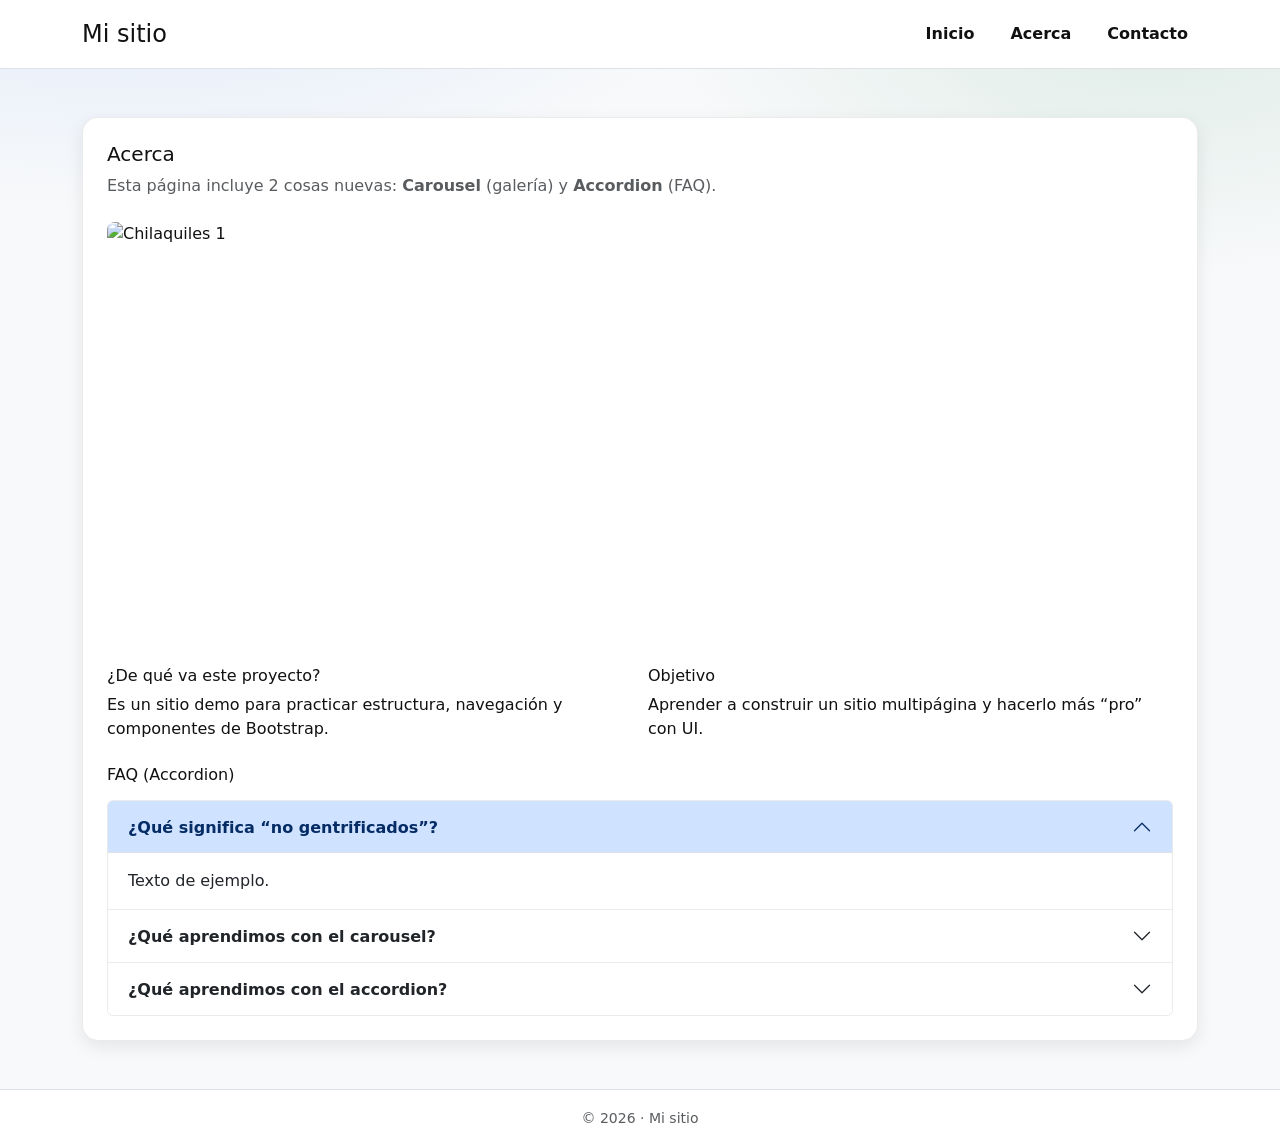
==== about.html @ 2579779e "Carrousel y acordión" ====
<!doctype html>
<html lang="es">
<head>
  <meta charset="utf-8">
  <meta name="viewport" content="width=device-width, initial-scale=1">
  <title>Acerca · Mi sitio</title>

  <!-- Bootstrap CSS -->
  <link
    href="https://cdn.jsdelivr.net/npm/bootstrap@5.3.3/dist/css/bootstrap.min.css"
    rel="stylesheet">

  <!-- Tu CSS -->
  <link href="styles.css" rel="stylesheet">
</head>

<body class="bg-light">

  <header class="bg-white border-bottom sticky-top">
    <div class="container py-3 d-flex justify-content-between align-items-center">
      <h1 class="h4 m-0">Mi sitio</h1>
      <nav class="d-flex gap-3">
        <a href="index.html">Inicio</a>
        <a href="about.html">Acerca</a>
        <a href="contact.html">Contacto</a>
      </nav>
    </div>
  </header>

  <main class="container py-5">

    <section class="bg-white p-4 rounded-4 shadow-sm">

      <h2 class="h5 mb-2">Acerca</h2>
      <p class="text-muted mb-4">
        Esta página incluye 2 cosas nuevas: <strong>Carousel</strong> (galería) y <strong>Accordion</strong> (FAQ).
      </p>

      <!-- ✅ NUEVO 1: CAROUSEL (galería slider) -->
      <!-- Tip: se ve mejor si las imágenes tienen tamaños parecidos -->
      <div id="galeriaAbout" class="carousel slide mb-4" data-bs-ride="carousel">

        <div class="carousel-inner rounded-3 overflow-hidden">
          <div class="carousel-item active">
            <!-- Puedes usar tu imagen local -->
            <img src="resources/chilaquilesChidos.jpg" class="d-block w-100" alt="Chilaquiles 1">
          </div>

          <div class="carousel-item">
            <!-- Placeholder online para que no falle si no tienes más archivos -->
            <img src="https://picsum.photos/900/450?random=501" class="d-block w-100" alt="Chilaquiles 2">
          </div>

          <div class="carousel-item">
            <img src="https://picsum.photos/900/450?random=502" class="d-block w-100" alt="Chilaquiles 3">
          </div>
        </div>

        <button class="carousel-control-prev" type="button" data-bs-target="#galeriaAbout" data-bs-slide="prev">
          <span class="carousel-control-prev-icon" aria-hidden="true"></span>
          <span class="visually-hidden">Anterior</span>
        </button>

        <button class="carousel-control-next" type="button" data-bs-target="#galeriaAbout" data-bs-slide="next">
          <span class="carousel-control-next-icon" aria-hidden="true"></span>
          <span class="visually-hidden">Siguiente</span>
        </button>

      </div>

      <!-- Contenido normal (opcional) -->
      <div class="row g-3 align-items-start mb-4">
        <div class="col-12 col-md-6">
          <h3 class="h6">¿De qué va este proyecto?</h3>
          <p class="mb-0">
            Es un sitio demo para practicar estructura, navegación y componentes de Bootstrap.
          </p>
        </div>
        <div class="col-12 col-md-6">
          <h3 class="h6">Objetivo</h3>
          <p class="mb-0">
            Aprender a construir un sitio multipágina y hacerlo más “pro” con UI.
          </p>
        </div>
      </div>

      <!-- NUEVO 2: ACCORDION (FAQ) -->
      <h3 class="h6 mb-3">FAQ (Accordion)</h3>

      <div class="accordion" id="faqAbout">

        <div class="accordion-item">
          <h2 class="accordion-header">
            <button class="accordion-button" type="button"
              data-bs-toggle="collapse" data-bs-target="#faqA1">
              ¿Qué significa “no gentrificados”?
            </button>
          </h2>
          <div id="faqA1" class="accordion-collapse collapse show" data-bs-parent="#faqAbout">
            <div class="accordion-body">
              Texto de ejemplo.
            </div>
          </div>
        </div>

        <div class="accordion-item">
          <h2 class="accordion-header">
            <button class="accordion-button collapsed" type="button"
              data-bs-toggle="collapse" data-bs-target="#faqA2">
              ¿Qué aprendimos con el carousel?
            </button>
          </h2>
          <div id="faqA2" class="accordion-collapse collapse" data-bs-parent="#faqAbout">
            <div class="accordion-body">
              Que se puede crear una galería interactiva sin escribir JavaScript.
            </div>
          </div>
        </div>

        <div class="accordion-item">
          <h2 class="accordion-header">
            <button class="accordion-button collapsed" type="button"
              data-bs-toggle="collapse" data-bs-target="#faqA3">
              ¿Qué aprendimos con el accordion?
            </button>
          </h2>
          <div id="faqA3" class="accordion-collapse collapse" data-bs-parent="#faqAbout">
            <div class="accordion-body">
              A organizar contenido como preguntas/respuestas sin saturar la pantalla.
            </div>
          </div>
        </div>

      </div>

    </section>

  </main>

  <footer class="bg-white border-top">
    <div class="container py-3 text-center text-muted">
      <small>© 2026 · Mi sitio</small>
    </div>
  </footer>

  <!-- IMPORTANTE: Bootstrap JS (sin esto no funciona carousel/accordion) -->
  <script src="https://cdn.jsdelivr.net/npm/bootstrap@5.3.3/dist/js/bootstrap.bundle.min.js"></script>
</body>
</html>
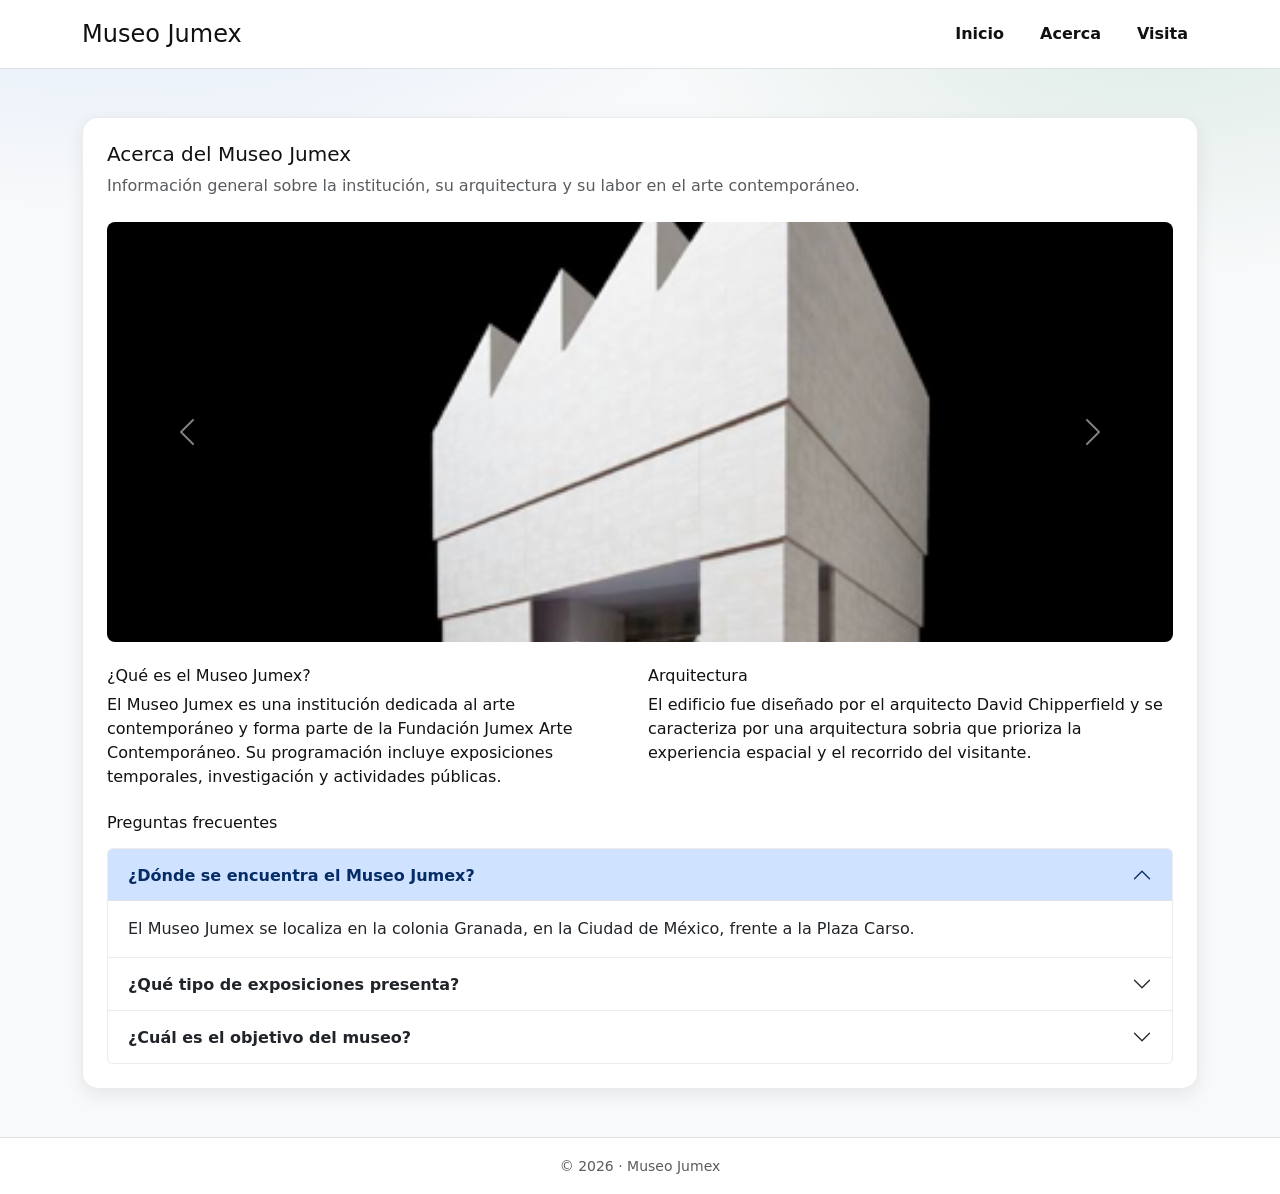
==== commit d2642fd3: "Ejercicio Jumex" ====
--- a/about.html
+++ b/about.html
@@ -3,7 +3,7 @@
 <head>
   <meta charset="utf-8">
   <meta name="viewport" content="width=device-width, initial-scale=1">
-  <title>Acerca · Mi sitio</title>
+  <title>Acerca · Museo Jumex</title>
 
   <!-- Bootstrap CSS -->
   <link
@@ -18,11 +18,11 @@
 
   <header class="bg-white border-bottom sticky-top">
     <div class="container py-3 d-flex justify-content-between align-items-center">
-      <h1 class="h4 m-0">Mi sitio</h1>
+      <h1 class="h4 m-0">Museo Jumex</h1>
       <nav class="d-flex gap-3">
         <a href="index.html">Inicio</a>
         <a href="about.html">Acerca</a>
-        <a href="contact.html">Contacto</a>
+        <a href="contact.html">Visita</a>
       </nav>
     </div>
   </header>
@@ -31,28 +31,25 @@
 
     <section class="bg-white p-4 rounded-4 shadow-sm">
 
-      <h2 class="h5 mb-2">Acerca</h2>
+      <h2 class="h5 mb-2">Acerca del Museo Jumex</h2>
       <p class="text-muted mb-4">
-        Esta página incluye 2 cosas nuevas: <strong>Carousel</strong> (galería) y <strong>Accordion</strong> (FAQ).
+        Información general sobre la institución, su arquitectura y su labor en el arte contemporáneo.
       </p>
 
-      <!-- ✅ NUEVO 1: CAROUSEL (galería slider) -->
-      <!-- Tip: se ve mejor si las imágenes tienen tamaños parecidos -->
+      <!-- CAROUSEL -->
       <div id="galeriaAbout" class="carousel slide mb-4" data-bs-ride="carousel">
 
         <div class="carousel-inner rounded-3 overflow-hidden">
           <div class="carousel-item active">
-            <!-- Puedes usar tu imagen local -->
-            <img src="resources/chilaquilesChidos.jpg" class="d-block w-100" alt="Chilaquiles 1">
+            <img src="resources/MaquetaJumex.png" class="d-block w-100"> 
           </div>
 
           <div class="carousel-item">
-            <!-- Placeholder online para que no falle si no tienes más archivos -->
-            <img src="https://picsum.photos/900/450?random=501" class="d-block w-100" alt="Chilaquiles 2">
+            <img src="resources/Duchamp.jpg" class="d-block w-100">
           </div>
 
           <div class="carousel-item">
-            <img src="https://picsum.photos/900/450?random=502" class="d-block w-100" alt="Chilaquiles 3">
+            <img src="resources/HuesosJumex.webp" class="d-block w-100">
           </div>
         </div>
 
@@ -68,24 +65,27 @@
 
       </div>
 
-      <!-- Contenido normal (opcional) -->
+      <!-- CONTENIDO -->
       <div class="row g-3 align-items-start mb-4">
         <div class="col-12 col-md-6">
-          <h3 class="h6">¿De qué va este proyecto?</h3>
+          <h3 class="h6">¿Qué es el Museo Jumex?</h3>
           <p class="mb-0">
-            Es un sitio demo para practicar estructura, navegación y componentes de Bootstrap.
+            El Museo Jumex es una institución dedicada al arte contemporáneo y forma parte de la
+            Fundación Jumex Arte Contemporáneo. Su programación incluye exposiciones temporales,
+            investigación y actividades públicas.
           </p>
         </div>
         <div class="col-12 col-md-6">
-          <h3 class="h6">Objetivo</h3>
+          <h3 class="h6">Arquitectura</h3>
           <p class="mb-0">
-            Aprender a construir un sitio multipágina y hacerlo más “pro” con UI.
+            El edificio fue diseñado por el arquitecto David Chipperfield y se caracteriza por una
+            arquitectura sobria que prioriza la experiencia espacial y el recorrido del visitante.
           </p>
         </div>
       </div>
 
-      <!-- NUEVO 2: ACCORDION (FAQ) -->
-      <h3 class="h6 mb-3">FAQ (Accordion)</h3>
+      <!-- ACCORDION -->
+      <h3 class="h6 mb-3">Preguntas frecuentes</h3>
 
       <div class="accordion" id="faqAbout">
 
@@ -93,12 +93,13 @@
           <h2 class="accordion-header">
             <button class="accordion-button" type="button"
               data-bs-toggle="collapse" data-bs-target="#faqA1">
-              ¿Qué significa “no gentrificados”?
+              ¿Dónde se encuentra el Museo Jumex?
             </button>
           </h2>
           <div id="faqA1" class="accordion-collapse collapse show" data-bs-parent="#faqAbout">
             <div class="accordion-body">
-              Texto de ejemplo.
+              El Museo Jumex se localiza en la colonia Granada, en la Ciudad de México,
+              frente a la Plaza Carso.
             </div>
           </div>
         </div>
@@ -107,12 +108,13 @@
           <h2 class="accordion-header">
             <button class="accordion-button collapsed" type="button"
               data-bs-toggle="collapse" data-bs-target="#faqA2">
-              ¿Qué aprendimos con el carousel?
+              ¿Qué tipo de exposiciones presenta?
             </button>
           </h2>
           <div id="faqA2" class="accordion-collapse collapse" data-bs-parent="#faqAbout">
             <div class="accordion-body">
-              Que se puede crear una galería interactiva sin escribir JavaScript.
+              Presenta exposiciones de arte contemporáneo nacional e internacional,
+              con énfasis en prácticas artísticas actuales y discursos críticos.
             </div>
           </div>
         </div>
@@ -121,12 +123,13 @@
           <h2 class="accordion-header">
             <button class="accordion-button collapsed" type="button"
               data-bs-toggle="collapse" data-bs-target="#faqA3">
-              ¿Qué aprendimos con el accordion?
+              ¿Cuál es el objetivo del museo?
             </button>
           </h2>
           <div id="faqA3" class="accordion-collapse collapse" data-bs-parent="#faqAbout">
             <div class="accordion-body">
-              A organizar contenido como preguntas/respuestas sin saturar la pantalla.
+              Promover el arte contemporáneo, fomentar el diálogo cultural y acercar
+              al público a nuevas formas de pensamiento a través del arte.
             </div>
           </div>
         </div>
@@ -139,11 +142,11 @@
 
   <footer class="bg-white border-top">
     <div class="container py-3 text-center text-muted">
-      <small>© 2026 · Mi sitio</small>
+      <small>© 2026 · Museo Jumex</small>
     </div>
   </footer>
 
-  <!-- IMPORTANTE: Bootstrap JS (sin esto no funciona carousel/accordion) -->
+  <!-- Bootstrap JS -->
   <script src="https://cdn.jsdelivr.net/npm/bootstrap@5.3.3/dist/js/bootstrap.bundle.min.js"></script>
 </body>
 </html>
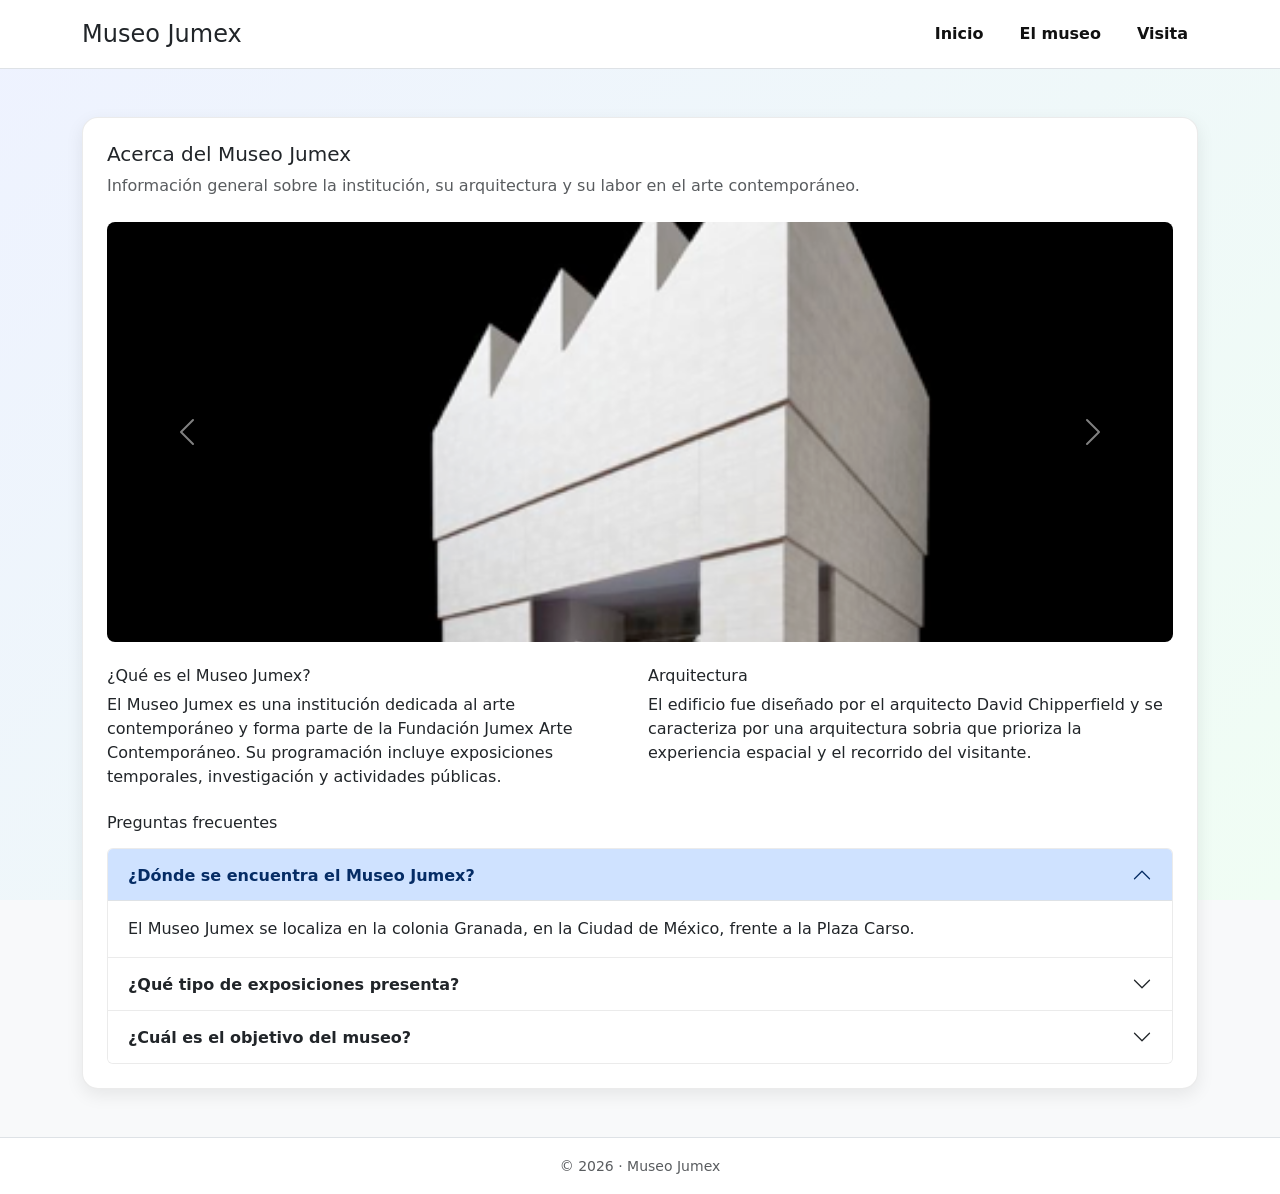
==== commit 6bf7e90e: "Contacto connopciones." ====
--- a/about.html
+++ b/about.html
@@ -21,7 +21,7 @@
       <h1 class="h4 m-0">Museo Jumex</h1>
       <nav class="d-flex gap-3">
         <a href="index.html">Inicio</a>
-        <a href="about.html">Acerca</a>
+        <a href="about.html">El museo</a>
         <a href="contact.html">Visita</a>
       </nav>
     </div>
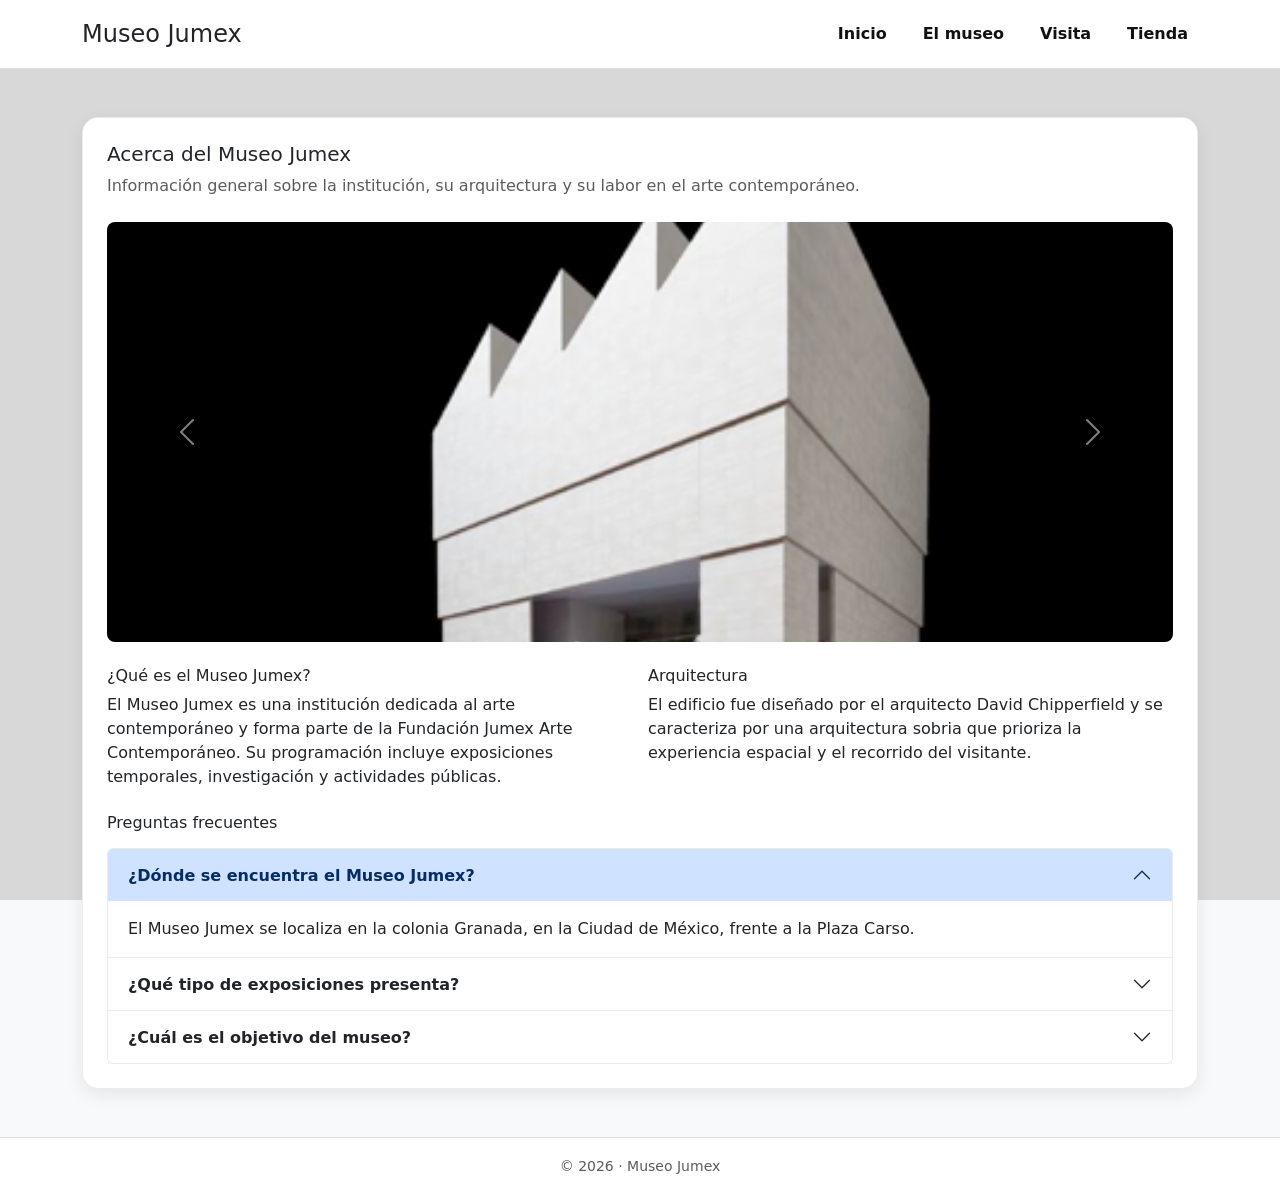
==== commit a49bd1f7: "Store" ====
--- a/about.html
+++ b/about.html
@@ -23,6 +23,7 @@
         <a href="index.html">Inicio</a>
         <a href="about.html">El museo</a>
         <a href="contact.html">Visita</a>
+        <a href="store.html">Tienda</a>
       </nav>
     </div>
   </header>
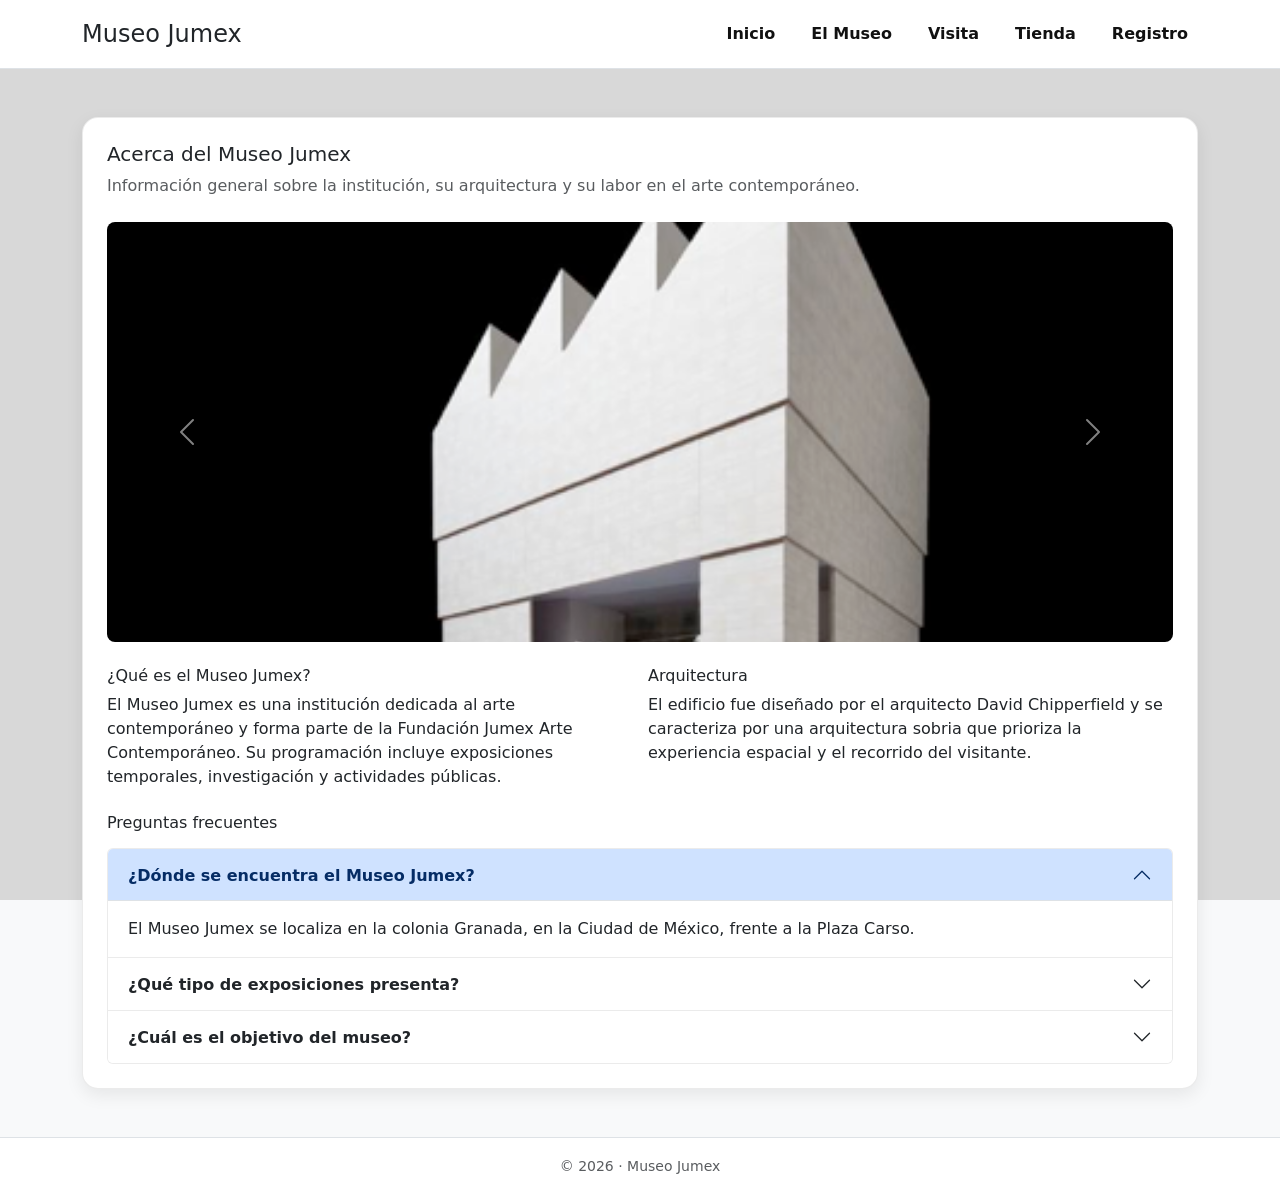
==== commit 6ecb0a7a: "Parcial 2" ====
--- a/about.html
+++ b/about.html
@@ -21,9 +21,10 @@
       <h1 class="h4 m-0">Museo Jumex</h1>
       <nav class="d-flex gap-3">
         <a href="index.html">Inicio</a>
-        <a href="about.html">El museo</a>
+        <a href="about.html">El Museo</a>
         <a href="contact.html">Visita</a>
-        <a href="store.html">Tienda</a>
+        <a href="tienda.html">Tienda</a>
+         <a href="auth.html">Registro</a>
       </nav>
     </div>
   </header>
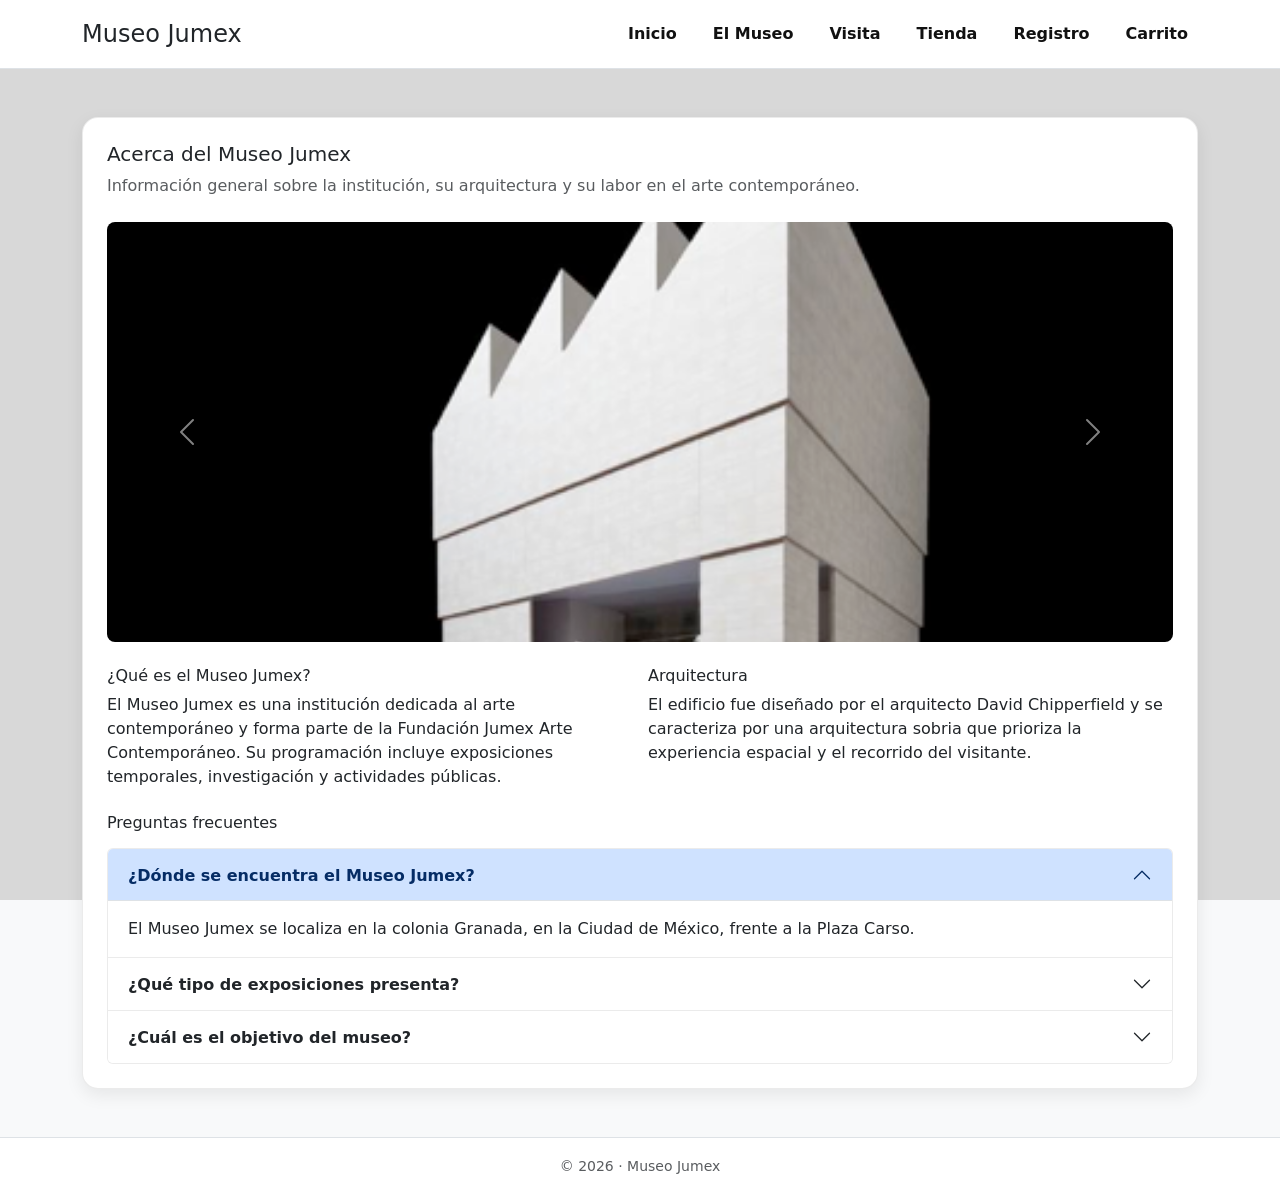
==== commit ca621a25: "3D part" ====
--- a/about.html
+++ b/about.html
@@ -25,6 +25,7 @@
         <a href="contact.html">Visita</a>
         <a href="tienda.html">Tienda</a>
          <a href="auth.html">Registro</a>
+         <a href="carrito.html">Carrito</a>
       </nav>
     </div>
   </header>
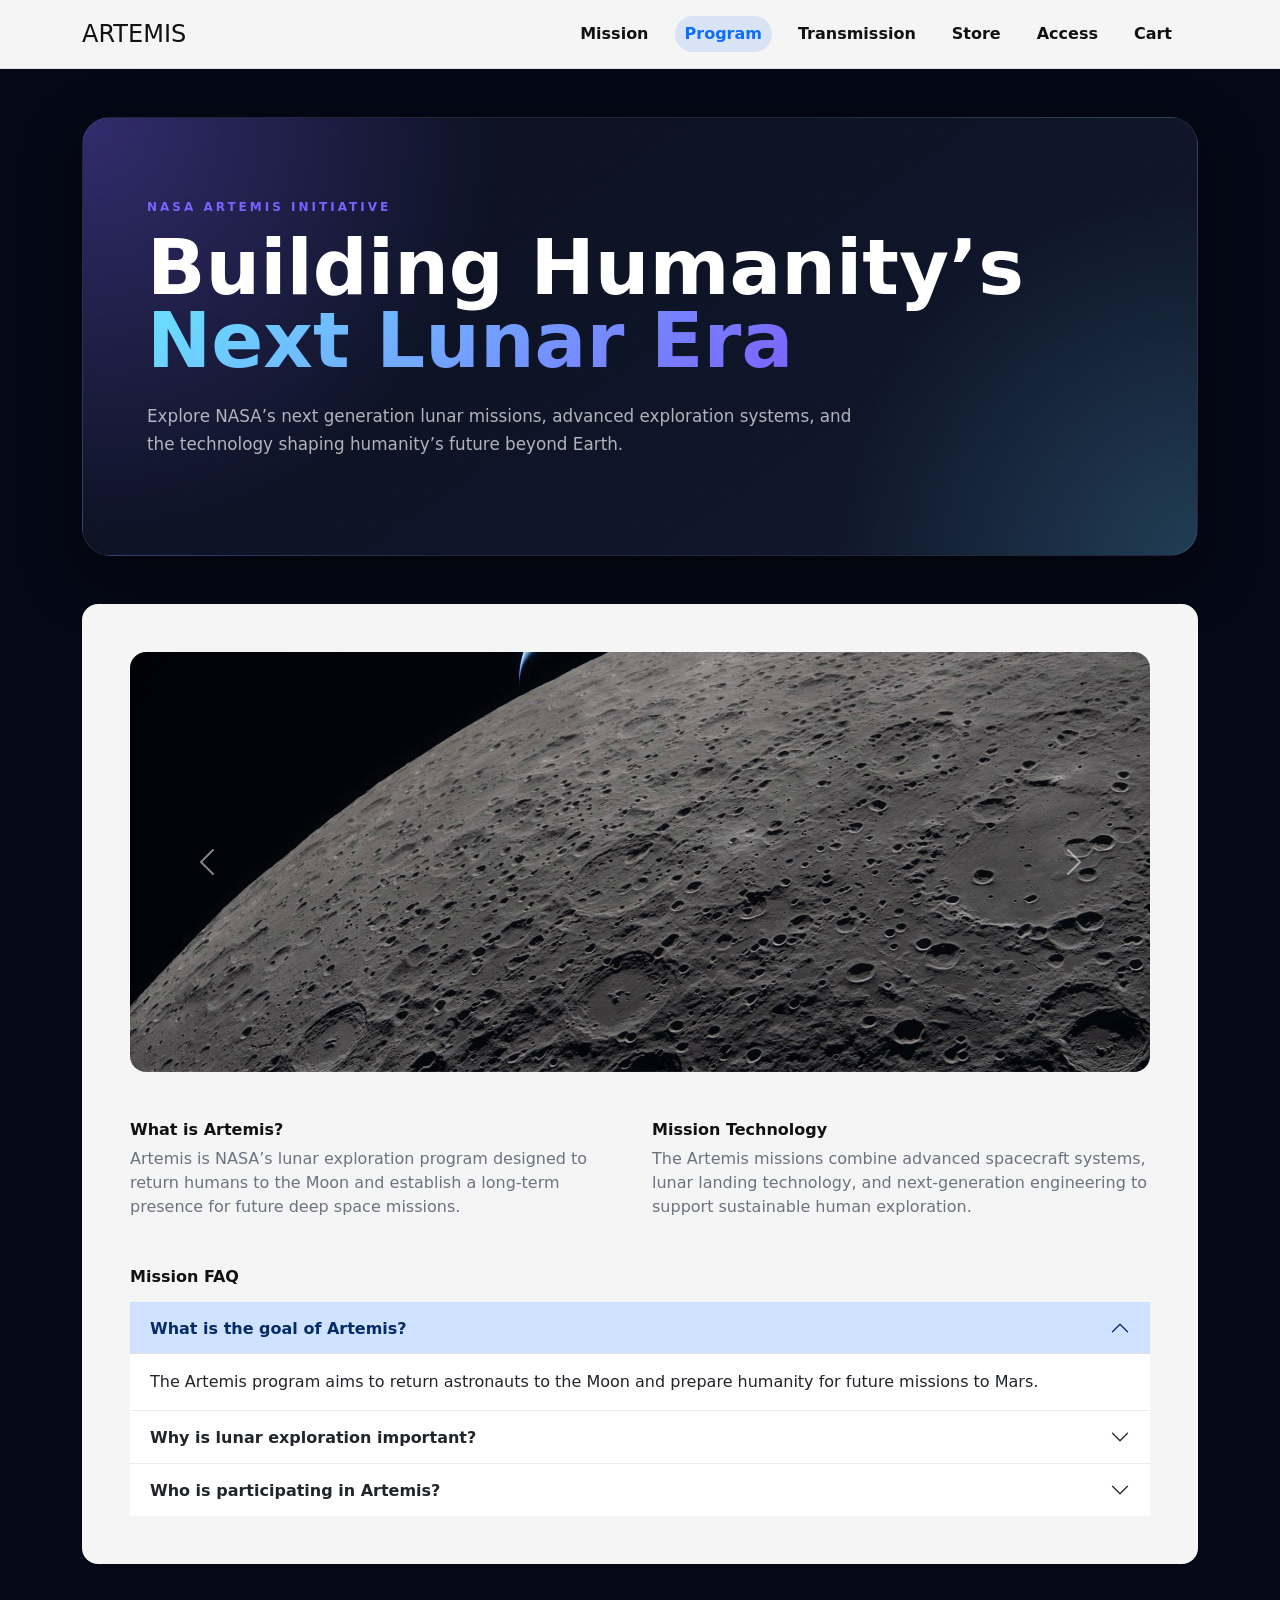
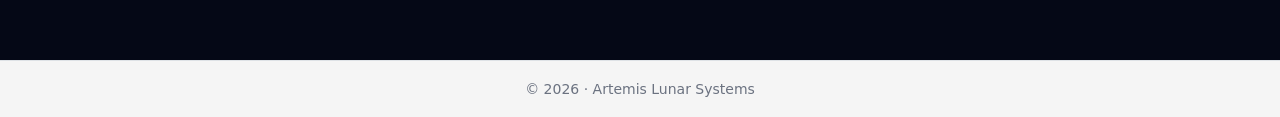
==== commit a1eda741: "PROYECTOFinal" ====
--- a/about.html
+++ b/about.html
@@ -3,153 +3,281 @@
 <head>
   <meta charset="utf-8">
   <meta name="viewport" content="width=device-width, initial-scale=1">
-  <title>Acerca · Museo Jumex</title>
+  <title>Artemis Program · Lunar Exploration</title>
 
   <!-- Bootstrap CSS -->
   <link
     href="https://cdn.jsdelivr.net/npm/bootstrap@5.3.3/dist/css/bootstrap.min.css"
     rel="stylesheet">
 
-  <!-- Tu CSS -->
+  <!-- CSS -->
   <link href="styles.css" rel="stylesheet">
+
+  <style>
+
+    .program-hero{
+      position: relative;
+      overflow: hidden;
+      border-radius: 28px;
+      padding: 5rem 4rem;
+      margin-bottom: 3rem;
+
+      background:
+        radial-gradient(circle at top left, rgba(123,97,255,0.35), transparent 35%),
+        radial-gradient(circle at bottom right, rgba(106,226,255,0.18), transparent 30%),
+        linear-gradient(145deg, #0b1020, #11192e);
+
+      border: 1px solid rgba(255,255,255,0.08);
+      box-shadow: 0 20px 60px rgba(0,0,0,0.45);
+    }
+
+    .program-hero::before{
+      content:'';
+      position:absolute;
+      inset:0;
+      background-image:
+        radial-gradient(rgba(255,255,255,0.15) 1px, transparent 1px);
+      background-size: 30px 30px;
+      opacity:0.15;
+      pointer-events:none;
+    }
+
+    .program-label{
+      position: relative;
+      z-index: 2;
+
+      font-size: 12px;
+      letter-spacing: .25em;
+      text-transform: uppercase;
+      color: #7b61ff;
+      font-weight: 700;
+
+      margin-bottom: 1rem;
+    }
+
+    .program-title{
+      position: relative;
+      z-index: 2;
+
+      font-size: clamp(2.8rem, 6vw, 5rem);
+      line-height: .95;
+      font-weight: 800;
+      color: white;
+
+      margin-bottom: 1.5rem;
+    }
+
+    .program-title span{
+      background: linear-gradient(135deg, #6ae2ff, #7b61ff);
+      -webkit-background-clip: text;
+      -webkit-text-fill-color: transparent;
+      background-clip: text;
+    }
+
+    .program-description{
+      position: relative;
+      z-index: 2;
+
+      max-width: 720px;
+      color: rgba(255,255,255,0.68);
+      font-size: 1.05rem;
+      line-height: 1.7;
+    }
+
+  </style>
+
 </head>
 
-<body class="bg-light">
-
-  <header class="bg-white border-bottom sticky-top">
-    <div class="container py-3 d-flex justify-content-between align-items-center">
-      <h1 class="h4 m-0">Museo Jumex</h1>
-      <nav class="d-flex gap-3">
-        <a href="index.html">Inicio</a>
-        <a href="about.html">El Museo</a>
-        <a href="contact.html">Visita</a>
-        <a href="tienda.html">Tienda</a>
-         <a href="auth.html">Registro</a>
-         <a href="carrito.html">Carrito</a>
-      </nav>
+<body class="space-body">
+
+<header class="bg-white border-bottom sticky-top">
+  <div class="container py-3 d-flex justify-content-between align-items-center">
+
+    <h1 class="h4 m-0 text-dark">ARTEMIS</h1>
+
+    <nav class="d-flex gap-3">
+      <a href="index.html">Mission</a>
+      <a href="about.html" class="active">Program</a>
+      <a href="contact.html">Transmission</a>
+      <a href="tienda.html">Store</a>
+      <a href="auth.html">Access</a>
+      <a href="carrito.html">Cart</a>
+
+      <span id="usuarioNav" class="user-badge"></span>
+    </nav>
+
+  </div>
+</header>
+
+<main class="container py-5">
+
+  <section class="program-hero">
+
+    <p class="program-label">
+      NASA ARTEMIS INITIATIVE
+    </p>
+
+    <h2 class="program-title">
+      Building Humanity’s <span>Next Lunar Era</span>
+    </h2>
+
+    <p class="program-description">
+      Explore NASA’s next generation lunar missions, advanced exploration systems, and the technology shaping humanity’s future beyond Earth.
+    </p>
+
+  </section>
+
+  <section class="bg-white p-5 rounded-4 shadow-sm border-0">
+
+    <!-- CAROUSEL -->
+    <div id="galeriaAbout" class="carousel slide mb-5" data-bs-ride="carousel">
+
+      <div class="carousel-inner rounded-4 overflow-hidden">
+
+        <div class="carousel-item active">
+          <img src="resources/ARTEMIS.2.jpg" class="d-block w-100">
+        </div>
+
+        <div class="carousel-item">
+          <img src="resources/ARTEMIS.4.png" class="d-block w-100">
+        </div>
+
+        <div class="carousel-item">
+          <img src="resources/ARTEMIS.3.jpeg" class="d-block w-100">
+        </div>
+
+      </div>
+
+      <button class="carousel-control-prev" type="button" data-bs-target="#galeriaAbout" data-bs-slide="prev">
+        <span class="carousel-control-prev-icon" aria-hidden="true"></span>
+        <span class="visually-hidden">Anterior</span>
+      </button>
+
+      <button class="carousel-control-next" type="button" data-bs-target="#galeriaAbout" data-bs-slide="next">
+        <span class="carousel-control-next-icon" aria-hidden="true"></span>
+        <span class="visually-hidden">Siguiente</span>
+      </button>
+
     </div>
-  </header>
-
-  <main class="container py-5">
-
-    <section class="bg-white p-4 rounded-4 shadow-sm">
-
-      <h2 class="h5 mb-2">Acerca del Museo Jumex</h2>
-      <p class="text-muted mb-4">
-        Información general sobre la institución, su arquitectura y su labor en el arte contemporáneo.
-      </p>
-
-      <!-- CAROUSEL -->
-      <div id="galeriaAbout" class="carousel slide mb-4" data-bs-ride="carousel">
-
-        <div class="carousel-inner rounded-3 overflow-hidden">
-          <div class="carousel-item active">
-            <img src="resources/MaquetaJumex.png" class="d-block w-100"> 
+
+    <!-- CONTENIDO -->
+    <div class="row g-4 align-items-start mb-5">
+
+      <div class="col-12 col-md-6">
+        <h3 class="h6 text-dark fw-semibold mb-2">
+          What is Artemis?
+        </h3>
+
+        <p class="mb-0 text-muted">
+          Artemis is NASA’s lunar exploration program designed to return
+          humans to the Moon and establish a long-term presence for future
+          deep space missions.
+        </p>
+      </div>
+
+      <div class="col-12 col-md-6">
+        <h3 class="h6 text-dark fw-semibold mb-2">
+          Mission Technology
+        </h3>
+
+        <p class="mb-0 text-muted">
+          The Artemis missions combine advanced spacecraft systems,
+          lunar landing technology, and next-generation engineering
+          to support sustainable human exploration.
+        </p>
+      </div>
+
+    </div>
+
+    <!-- ACCORDION -->
+    <h3 class="h6 text-dark fw-semibold mb-3">
+      Mission FAQ
+    </h3>
+
+    <div class="accordion accordion-flush" id="faqAbout">
+
+      <div class="accordion-item">
+
+        <h2 class="accordion-header">
+          <button
+            class="accordion-button"
+            type="button"
+            data-bs-toggle="collapse"
+            data-bs-target="#faqA1">
+
+            What is the goal of Artemis?
+
+          </button>
+        </h2>
+
+        <div id="faqA1" class="accordion-collapse collapse show" data-bs-parent="#faqAbout">
+          <div class="accordion-body">
+            The Artemis program aims to return astronauts to the Moon and prepare humanity for future missions to Mars.
           </div>
-
-          <div class="carousel-item">
-            <img src="resources/Duchamp.jpg" class="d-block w-100">
+        </div>
+
+      </div>
+
+      <div class="accordion-item">
+
+        <h2 class="accordion-header">
+          <button
+            class="accordion-button collapsed"
+            type="button"
+            data-bs-toggle="collapse"
+            data-bs-target="#faqA2">
+
+            Why is lunar exploration important?
+
+          </button>
+        </h2>
+
+        <div id="faqA2" class="accordion-collapse collapse" data-bs-parent="#faqAbout">
+          <div class="accordion-body">
+            Lunar exploration helps scientists develop technologies, research deep space environments,
+            and understand how humans can live beyond Earth.
           </div>
-
-          <div class="carousel-item">
-            <img src="resources/HuesosJumex.webp" class="d-block w-100">
+        </div>
+
+      </div>
+
+      <div class="accordion-item">
+
+        <h2 class="accordion-header">
+          <button
+            class="accordion-button collapsed"
+            type="button"
+            data-bs-toggle="collapse"
+            data-bs-target="#faqA3">
+
+            Who is participating in Artemis?
+
+          </button>
+        </h2>
+
+        <div id="faqA3" class="accordion-collapse collapse" data-bs-parent="#faqAbout">
+          <div class="accordion-body">
+            NASA collaborates with international agencies, engineers,
+            scientists, and private aerospace companies as part of the Artemis missions.
           </div>
         </div>
 
-        <button class="carousel-control-prev" type="button" data-bs-target="#galeriaAbout" data-bs-slide="prev">
-          <span class="carousel-control-prev-icon" aria-hidden="true"></span>
-          <span class="visually-hidden">Anterior</span>
-        </button>
-
-        <button class="carousel-control-next" type="button" data-bs-target="#galeriaAbout" data-bs-slide="next">
-          <span class="carousel-control-next-icon" aria-hidden="true"></span>
-          <span class="visually-hidden">Siguiente</span>
-        </button>
-
-      </div>
-
-      <!-- CONTENIDO -->
-      <div class="row g-3 align-items-start mb-4">
-        <div class="col-12 col-md-6">
-          <h3 class="h6">¿Qué es el Museo Jumex?</h3>
-          <p class="mb-0">
-            El Museo Jumex es una institución dedicada al arte contemporáneo y forma parte de la
-            Fundación Jumex Arte Contemporáneo. Su programación incluye exposiciones temporales,
-            investigación y actividades públicas.
-          </p>
-        </div>
-        <div class="col-12 col-md-6">
-          <h3 class="h6">Arquitectura</h3>
-          <p class="mb-0">
-            El edificio fue diseñado por el arquitecto David Chipperfield y se caracteriza por una
-            arquitectura sobria que prioriza la experiencia espacial y el recorrido del visitante.
-          </p>
-        </div>
-      </div>
-
-      <!-- ACCORDION -->
-      <h3 class="h6 mb-3">Preguntas frecuentes</h3>
-
-      <div class="accordion" id="faqAbout">
-
-        <div class="accordion-item">
-          <h2 class="accordion-header">
-            <button class="accordion-button" type="button"
-              data-bs-toggle="collapse" data-bs-target="#faqA1">
-              ¿Dónde se encuentra el Museo Jumex?
-            </button>
-          </h2>
-          <div id="faqA1" class="accordion-collapse collapse show" data-bs-parent="#faqAbout">
-            <div class="accordion-body">
-              El Museo Jumex se localiza en la colonia Granada, en la Ciudad de México,
-              frente a la Plaza Carso.
-            </div>
-          </div>
-        </div>
-
-        <div class="accordion-item">
-          <h2 class="accordion-header">
-            <button class="accordion-button collapsed" type="button"
-              data-bs-toggle="collapse" data-bs-target="#faqA2">
-              ¿Qué tipo de exposiciones presenta?
-            </button>
-          </h2>
-          <div id="faqA2" class="accordion-collapse collapse" data-bs-parent="#faqAbout">
-            <div class="accordion-body">
-              Presenta exposiciones de arte contemporáneo nacional e internacional,
-              con énfasis en prácticas artísticas actuales y discursos críticos.
-            </div>
-          </div>
-        </div>
-
-        <div class="accordion-item">
-          <h2 class="accordion-header">
-            <button class="accordion-button collapsed" type="button"
-              data-bs-toggle="collapse" data-bs-target="#faqA3">
-              ¿Cuál es el objetivo del museo?
-            </button>
-          </h2>
-          <div id="faqA3" class="accordion-collapse collapse" data-bs-parent="#faqAbout">
-            <div class="accordion-body">
-              Promover el arte contemporáneo, fomentar el diálogo cultural y acercar
-              al público a nuevas formas de pensamiento a través del arte.
-            </div>
-          </div>
-        </div>
-
-      </div>
-
-    </section>
-
-  </main>
-
-  <footer class="bg-white border-top">
-    <div class="container py-3 text-center text-muted">
-      <small>© 2026 · Museo Jumex</small>
+      </div>
+
     </div>
-  </footer>
-
-  <!-- Bootstrap JS -->
-  <script src="https://cdn.jsdelivr.net/npm/bootstrap@5.3.3/dist/js/bootstrap.bundle.min.js"></script>
+
+  </section>
+
+</main>
+
+<footer class="bg-white border-top mt-5">
+  <div class="container py-3 text-center text-muted">
+    <small>© 2026 · Artemis Lunar Systems</small>
+  </div>
+</footer>
+
+<!-- Bootstrap JS -->
+<script src="https://cdn.jsdelivr.net/npm/bootstrap@5.3.3/dist/js/bootstrap.bundle.min.js"></script>
+
 </body>
 </html>
--- a/styles.css
+++ b/styles.css
@@ -0,0 +1,198 @@
+/* =========================
+   1. Variables de Diseño (Temas)
+========================= */
+:root {
+  /* Modo Claro (Default) */
+  --text: #111;
+  --muted: #6b7280;
+  --bg-page: #f6f7fb;
+  --bg-gradient: linear-gradient(0deg, #d8d8d8, #d8d8d8);
+  --card: rgba(255, 255, 255, 0.96);
+  --border: rgba(0, 0, 0, .08);
+  --nav-bg: rgba(255, 255, 255, 0.8);
+}
+
+[data-theme="dark"] {
+  /* Modo Oscuro */
+  --text: #f8fafc;
+  --muted: #94a3b8;
+  --bg-page: #050816;
+  --bg-gradient: linear-gradient(0deg, #050816, #0b0e1f);
+  --card: #1e293b;
+  --border: rgba(255, 255, 255, 0.1);
+  --nav-bg: rgba(15, 23, 42, 0.9);
+}
+
+/* =========================
+   2. Aplicación de Variables
+========================= */
+body {
+  min-height: 100vh;
+  background: var(--bg-gradient);
+  background-attachment: fixed;
+  color: var(--text);
+  transition: background 0.3s ease, color 0.3s ease;
+}
+
+/* Modificamos tus clases existentes para que sean dinámicas */
+.bg-white {
+  background: var(--card) !important;
+  backdrop-filter: blur(12px);
+}
+
+header {
+  background: var(--nav-bg) !important;
+  backdrop-filter: blur(8px);
+  border-bottom: 1px solid var(--border) !important;
+}
+
+section {
+  border: 1px solid var(--border);
+  border-radius: var(--radius);
+  background: var(--card);
+}
+
+.text-dark { color: var(--text) !important; }
+.text-muted { color: var(--muted) !important; }
+
+/* =========================
+   3. Header y navegación
+========================= */
+
+
+header nav a {
+  text-decoration: none;
+  color: var(--text);
+  font-weight: 600;
+  padding: 6px 10px;
+  border-radius: 999px;
+  transition: background .2s ease, transform .2s ease;
+}
+
+header nav a:hover {
+  background: rgba(0,0,0,.06);
+  transform: translateY(-1px);
+}
+
+header nav a.active {
+  background: rgba(13,110,253,.12);
+  color: #0d6efd;
+}
+
+
+
+
+/* =========================
+   5. Sombras
+========================= */
+
+.shadow-sm {
+  box-shadow: var(--shadow-sm) !important;
+}
+
+
+/* =========================
+   6. Imágenes
+========================= */
+
+img {
+  max-width: 100%;
+}
+
+img.rounded-3 {
+  border-radius: 14px !important;
+}
+
+
+/* =========================
+   7. Carousel
+========================= */
+
+.carousel-inner img {
+  height: 420px;
+  object-fit: cover;
+}
+
+@media (max-width: 576px) {
+  .carousel-inner img {
+    height: 240px;
+  }
+}
+
+
+/* =========================
+   8. Accordion
+========================= */
+
+.accordion-item {
+  border-color: var(--border);
+}
+
+.accordion-button {
+  font-weight: 600;
+}
+
+.accordion-button:focus {
+  box-shadow: none;
+}
+
+
+/* =========================
+   9. Botones
+========================= */
+
+.btn {
+  border-radius: 999px;
+  font-weight: 600;
+}
+
+.btn:hover {
+  transform: translateY(-1px);
+}
+
+
+/* =========================
+   10. Formularios
+========================= */
+
+.form-control {
+  border-radius: 14px;
+  border-color: var(--border);
+}
+
+.form-control:focus {
+  box-shadow: 0 0 0 .2rem rgba(13,110,253,.15);
+  border-color: rgba(13,110,253,.35);
+}
+
+
+/* =========================
+   11. Footer
+========================= */
+
+footer {
+  border-top: 1px solid var(--border);
+}
+
+
+/* =========================
+   12. Clase opcional
+========================= */
+
+.highlight {
+  background: linear-gradient(
+    135deg,
+    rgba(13,110,253,.10),
+    rgba(25,135,84,.08)
+  );
+}
+.space-body{
+  background:#050816;
+  color:white;
+}
+
+.bg-white{
+  background: rgba(255,255,255,0.96) !important;
+  backdrop-filter: blur(12px);
+}
+
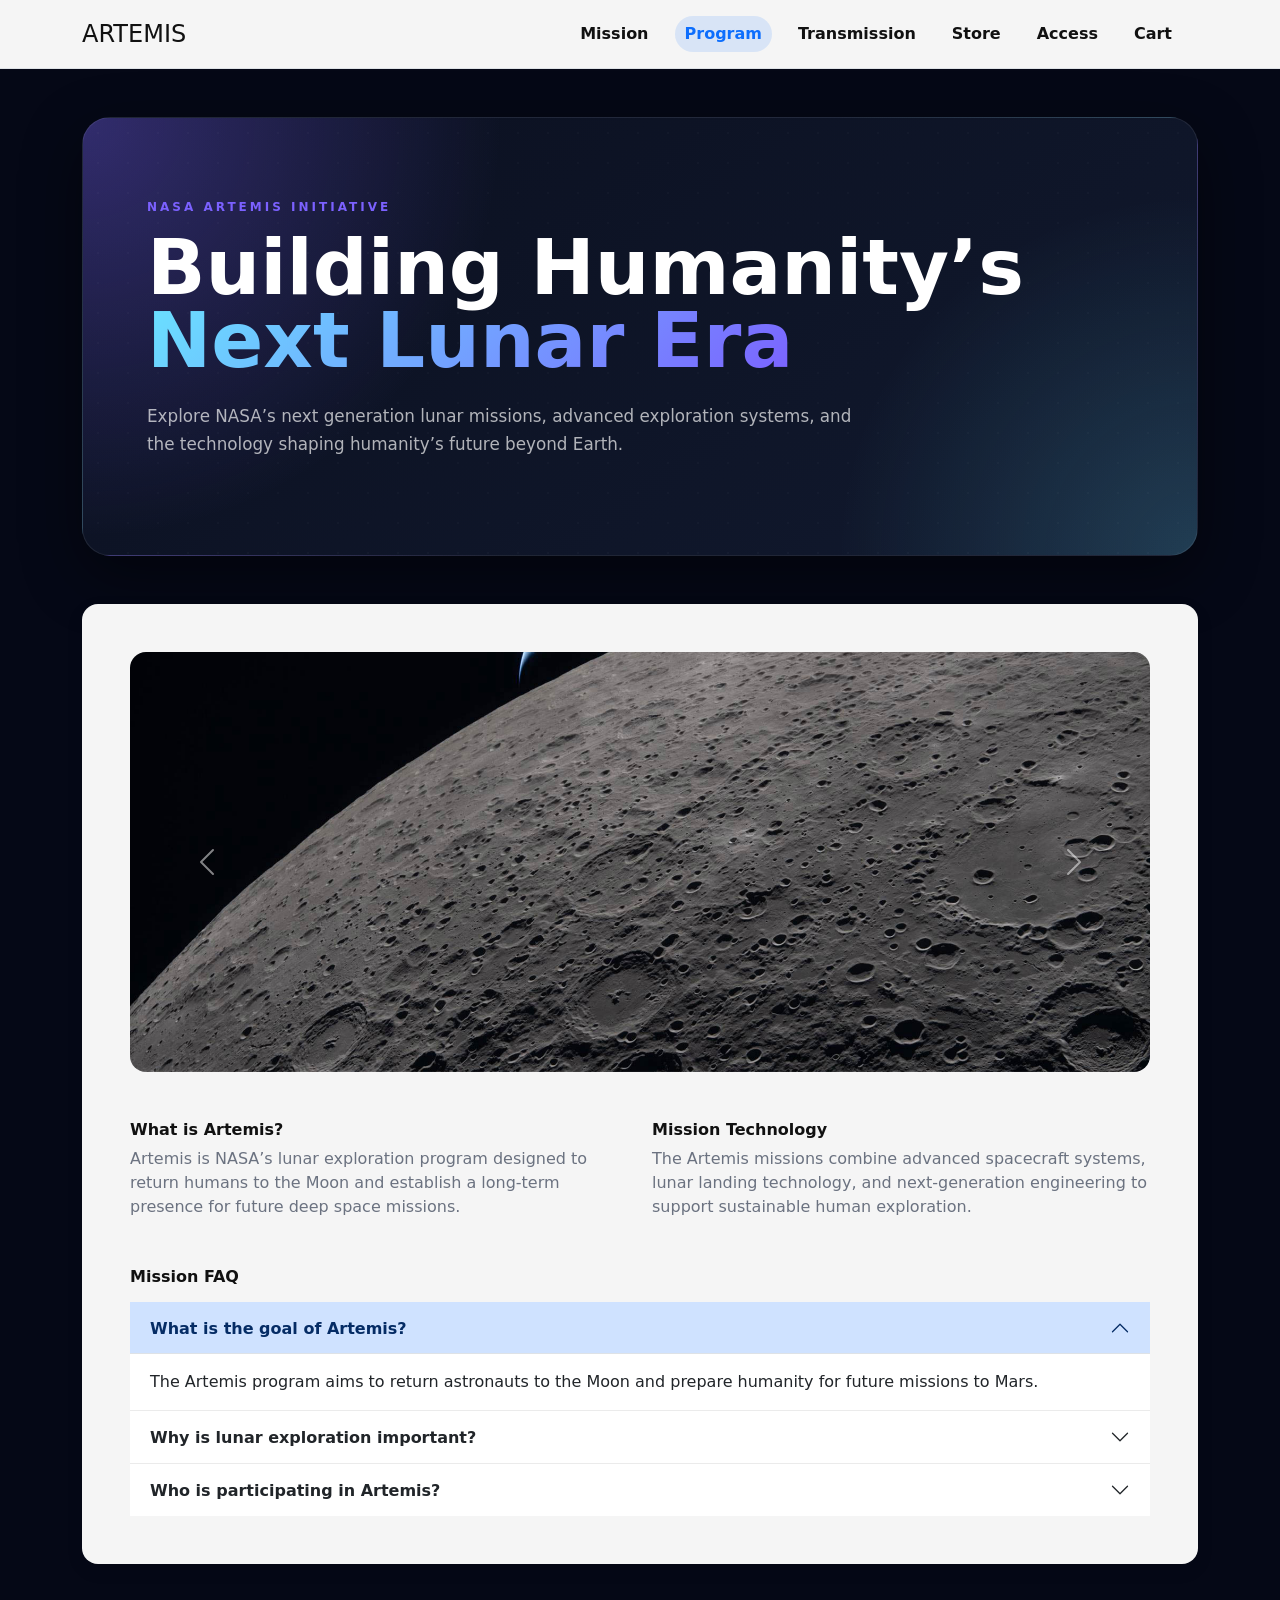
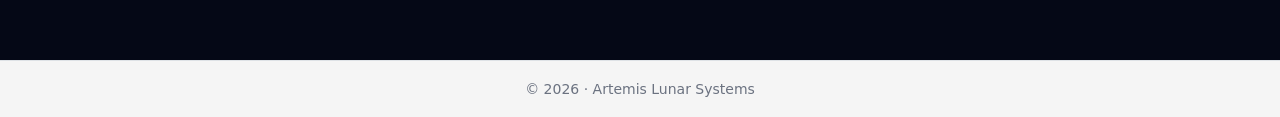
==== commit 4c3f1fd6: "PF YEI" ====
--- a/about.html
+++ b/about.html
@@ -280,4 +280,5 @@
 <script src="https://cdn.jsdelivr.net/npm/bootstrap@5.3.3/dist/js/bootstrap.bundle.min.js"></script>
 
 </body>
+<div id="transition-overlay" class="page-transition-overlay"></div>
 </html>
--- a/styles.css
+++ b/styles.css
@@ -1,6 +1,7 @@
 /* =========================
    1. Variables de Diseño (Temas)
 ========================= */
+
 :root {
   /* Modo Claro (Default) */
   --text: #111;
@@ -10,6 +11,23 @@
   --card: rgba(255, 255, 255, 0.96);
   --border: rgba(0, 0, 0, .08);
   --nav-bg: rgba(255, 255, 255, 0.8);
+  
+  /* Mantenemos tus medidas */
+  --shadow: 0 10px 30px rgba(0,0,0,.08);
+  --shadow-sm: 0 6px 18px rgba(0,0,0,.08);
+  --radius: 18px;
+}
+
+/* El navegador usará estos valores cuando JS active 'data-theme' */
+[data-theme="dark"] {
+  --text: #f8fafc;
+  --muted: #94a3b8;
+  --bg-page: #050816;
+  --bg-gradient: linear-gradient(0deg, #050816, #0b0e1f);
+  --card: #1e293b;
+  --border: rgba(255, 255, 255, 0.1);
+  --nav-bg: rgba(15, 23, 42, 0.9);
+  --shadow: 0 10px 30px rgba(0,0,0,.5);
 }
 
 [data-theme="dark"] {
@@ -28,15 +46,15 @@
 ========================= */
 body {
   min-height: 100vh;
-  background: var(--bg-gradient);
+  background: var(--bg-gradient); /* Ahora es dinámico */
+  color: var(--text);             /* El texto también cambia */
   background-attachment: fixed;
-  color: var(--text);
-  transition: background 0.3s ease, color 0.3s ease;
+  transition: background 0.3s ease, color 0.3s ease; /* Para que el cambio sea suave */
 }
 
 /* Modificamos tus clases existentes para que sean dinámicas */
 .bg-white {
-  background: var(--card) !important;
+  background: var(--card) !important; /* En vez de rgba(255,255,255,0.96) */
   backdrop-filter: blur(12px);
 }
 
